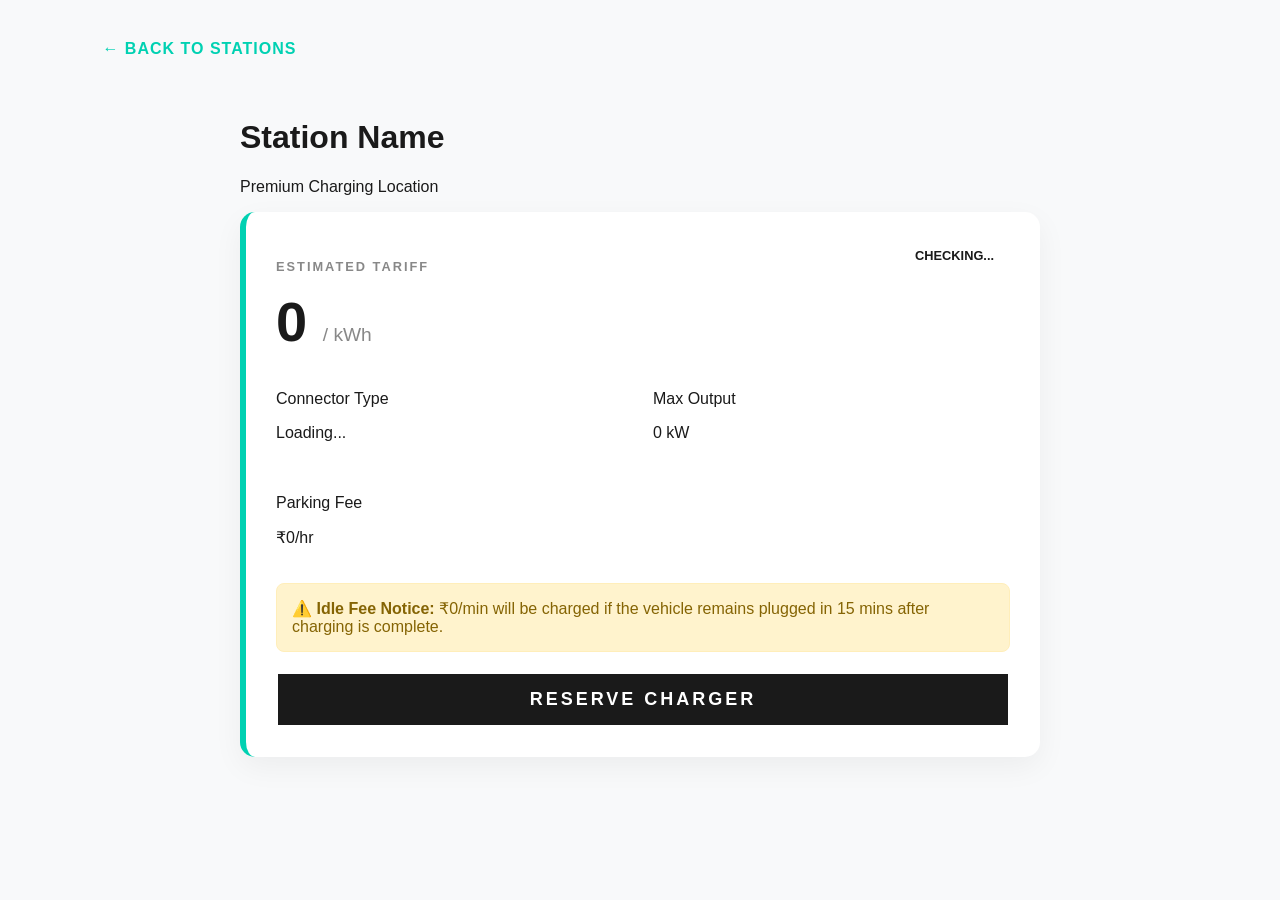
==== final_project_html/details.html @ 268f5c71 "Add files via upload" ====
<!DOCTYPE html>
<html lang="en">

<head>
    <meta charset="UTF-8">
    <meta name="viewport" content="width=device-width, initial-scale=1.0">
    <link rel="stylesheet" href="style.css">
    <title>EVCharge | Station Details</title>
</head>

<body>
    <div class="detail-page-wrapper">
        <a href="index.html#charging-section" class="back-link">← Back to Stations</a>
        <div class="main-detail-card">
            <h1 id="st-name">Station Name</h1>
            <p class="sub-text">Premium Charging Location</p>
<div class="tariff-card">
    <div style="display: flex; justify-content: space-between; align-items: center;">
        <h4 class="tariff-label">Estimated Tariff</h4>
        <span id="st-status-badge" class="badge">Checking...</span>
    </div>
    
    <div class="price-display">
        <span id="st-price">0</span> 
        <span class="unit">/ kWh</span>
    </div>

    <div class="specs-grid">
        <div class="spec-item">
            <p class="label">Connector Type</p>
            <p id="st-type" class="value">Loading...</p>
        </div>
        <div class="spec-item">
            <p class="label">Max Output</p>
            <p id="st-speed" class="value">0 kW</p>
        </div>
        <div class="spec-item">
            <p class="label">Parking Fee</p>
            <p id="st-parking" class="value">₹0/hr</p>
        </div>
    </div>

    <div class="fee-notice">
        <strong>⚠️ Idle Fee Notice:</strong> 
        ₹<span id="st-idle">0</span>/min will be charged if the vehicle remains plugged in 15 mins after charging is complete.
    </div>

    <button id="reserve-btn" class="charge-up-btn" style="width: 100%; margin-top: 20px; background: #1a1a1a; color: white;">
        Reserve Charger
    </button>
</div>
        </div>
    </div>

    <script src="script.js"></script>
</body>

</html>
---- final_project_html/style.css ----
/* General Reset & Typography */
body {
    font-family: 'Inter', 'Segoe UI', sans-serif;
    margin: 0;
    background-color: #f8f9fa;
    /* Light background from your screenshots */
    color: #1a1a1a;
    /* Dark text color */
}

/* Header Navigation */
header {
    background: #1a1a1a;
    color: white;
    padding: 1rem 5%;
    display: flex;
    justify-content: space-between;
    align-items: center;
}

.navlinks {
    color: black;
    display: flex;
    gap: 20px;
}

/* Search Overlay Styling */
.search-overlay {
    position: fixed;
    top: 0;
    left: 0;
    width: 100%;
    height: 0;
    /* Hidden by default */
    background-color: rgba(0, 30, 43, 0.98);
    /* Deep dark blue/green from Tata Power */
    z-index: 2000;
    overflow: hidden;
    transition: height 0.4s ease-in-out;
    display: flex;
    justify-content: center;
}

.search-overlay.active {
    height: 300px;
    /* Expands downward when active */
}

.search-container {
    width: 80%;
    max-width: 1000px;
    padding-top: 50px;
    color: white;
}

.search-input-wrapper {
    display: flex;
    align-items: center;
    border-bottom: 2px solid #00d1b2;
    /* Tata Teal underline */
    padding-bottom: 10px;
    margin-bottom: 30px;
}

#search-box {
    background: transparent;
    border: none;
    color: white;
    font-size: 1.8rem;
    width: 100%;
    outline: none;
}

.close-search {
    font-size: 1.5rem;
    cursor: pointer;
    color: #666;
    transition: color 0.3s;
}

.close-search:hover {
    color: white;
}

/* Quick Search Pills */
.quick-title {
    display: block;
    font-size: 0.9rem;
    color: #00d1b2;
    margin-bottom: 15px;
}

.pill-container {
    display: flex;
    flex-wrap: wrap;
    gap: 10px;
}

.search-pill {
    background: #002d3a;
    border: 1px solid #004d5a;
    color: #eee;
    padding: 8px 16px;
    border-radius: 20px;
    cursor: pointer;
    font-size: 0.85rem;
    transition: 0.3s;
}

.search-pill:hover {
    background: #00d1b2;
    color: white;
}

/* Menu Overlay Background */
.menu-overlay {
    position: fixed;
    top: 0;
    left: 0;
    width: 100%;
    height: 100%;
    background: #1a1a1a;
    z-index: 5000;
    /* Higher than header */
    transform: translateY(-100%);
    /* Stays ABOVE the screen */
    transition: transform 0.5s ease-in-out;
    visibility: hidden;
    /* Add this to prevent accidental clicks */
}


/* When active, slide down */

.menu-overlay.active {
    transform: translateY(0);
    visibility: visible;
    /* Show only when active */
}



.menu-header {
    display: flex;
    justify-content: space-between;
    align-items: center;
    border-bottom: 1px solid #333;
    padding-bottom: 1rem;
}

.menu-title {
    font-size: 1.5rem;
    font-weight: bold;
}

.close-menu {
    font-size: 2rem;
    cursor: pointer;
    color: #00d1b2;
}

.menu-content {
    display: flex;
    flex-direction: column;
    gap: 20px;
    padding-top: 30px;
}

.menu-content a {
    color: white;
    text-decoration: none;
    font-size: 1.2rem;
    font-weight: 600;
    transition: 0.3s;
}

.menu-content a:hover {
    color: #00d1b2;
}

/* How It Works Section */
.menu-sub-section {
    margin: 20px 0;
    padding: 15px;
    background: #252525;
    border-radius: 8px;
}

.sub-title {
    color: #00d1b2;
    font-weight: bold;
    display: block;
    margin-bottom: 10px;
}

.menu-sub-section ul {
    list-style: none;
    padding: 0;
    margin: 0;
}

.menu-sub-section li {
    font-size: 0.9rem;
    color: #ccc;
    margin-bottom: 8px;
    display: flex;
    align-items: center;
}

.menu-sub-section li::before {
    content: "•";
    color: #00d1b2;
    margin-right: 10px;
}


/* 1. Hero Section (Inspired by TATA.ev) */
.hero {
    position: relative;
    height: 80vh;
    width: 100%;
    background:
        url('https://www.tatapower.com/adobe/dynamicmedia/deliver/dm-p-oid--xoiKJFyY4kqwBXocriZrmRglbhyjMgNeoZG4whF-Uwqc6SeZ3aId4MAsoG1dIYcIiD8dvMjbJ8llE1LajGkYwc-zTWCh3LTII9qAmWfLQM-hAw4r_FJO782dt_IqmY88s2PEYULZP9TvJ1EC0Bq01plCGFw6dUZ7pNvtnor7L7M/desktop-hero-banner-mobile-04-v2.webp?quality=85&width=5760&preferwebp=true') no-repeat center center;
    background-size: cover;
    display: flex;
    flex-direction: column;
    justify-content: center;
    padding: 0 8% 60px 8%;
    color: #fff;
    box-sizing: border-box;
}

.hero-content {
    margin-top: -200px;
}

/* Charger Solutions Section */
.charger-solutions {
    padding: 60px 8%;
    background-color: #ffffff;
}

.charger-solutions h2 {
    font-size: 2.2rem;
    color: #1a1a1a;
    margin-bottom: 15px;
}

.solution-desc {
    max-width: 800px;
    color: #555;
    line-height: 1.6;
    margin-bottom: 40px;
}


/* --- Modern Sticky Header (Blink Inspired) --- */
.main-header {
    position: fixed;
    /* Keep it at the top */
    top: 0;
    left: 0;
    width: 100%;
    z-index: 4000;
    transition: all 0.4s cubic-bezier(0.4, 0, 0.2, 1);
    background: transparent;
    /* Starts fully transparent */
    padding: 25px 0;
}

/* Class added via JavaScript on scroll */
.main-header.scrolled {
    background: linear-gradient(to bottom,
            rgba(26, 26, 26, 1) 0%,
            rgba(26, 26, 26, 0.7) 60%,
            rgba(26, 26, 26, 0) 100%);
    /* Glass blur effect */
    padding: 12px 0;
    /* Shrink header on scroll */
}.header-container {
    max-width: 1400px;
    margin: 0 auto;
    padding: 0 5%;
    display: flex;
    /* Pushes Logo to left and Actions to right */
    justify-content: space-between; 
    align-items: center;
}

.header-actions {
    display: flex;
    flex-direction: row; /* Ensure this is NOT row-reverse */
    align-items: center;
    gap: 25px;
}
.icon-group {
    display: flex;
    gap: 20px;
    align-items: center;
}

/* Ensure icons are white and properly sized */
.nav-icon {
    width: 22px;
    filter: invert(1);
    cursor: pointer;
    opacity: 0.8;
    transition: 0.3s;
}

.nav-icon:hover {
    opacity: 1;
}
.logo h1 {
    color: white;
    font-size: 1.5rem;
    font-weight: 800;
    margin: 0;
    cursor: pointer;
    letter-spacing: -0.5px;
}

.logo h1 span {
    color: #00d1b2;
}

/* Navigation links */
.desktop-nav {
    display: flex;
    gap: 35px;
}

.desktop-nav a {
    color: white;
    text-decoration: none;
    font-size: 0.95rem;
    font-weight: 500;
    opacity: 0.85;
    transition: 0.3s;
}

.desktop-nav a:hover {
    opacity: 1;
    color: #00d1b2;
}

/* Right Side Actions */

.nav-icon {
    width: 22px;
    filter: invert(1);
    /* Flip dark icons to white */
    cursor: pointer;
    opacity: 0.8;
    transition: 0.3s;
}

.nav-icon:hover {
    opacity: 1;
    transform: scale(1.1);
}

/* The Teal CTA Button */
.btn-cta {
    background: #00d1b2;
    color: #1a1a1a;
    padding: 10px 24px;
    border-radius: 4px;
    text-decoration: none;
    font-weight: 700;
    font-size: 0.85rem;
    text-transform: uppercase;
    transition: all 0.3s ease;
    border: 1px solid #00d1b2;
}

.btn-cta:hover {
    background: transparent;
    color: #00d1b2;
    transform: translateY(-2px);
}

/* Product Grid */
.product-grid {
    display: grid;
    grid-template-columns: 1fr 1fr 1fr 1fr;
    gap: 20px;
}

.product-card {
    border: 1px solid #e0e0e0;
    text-align: left;
    transition: 0.3s;
}

.product-card:hover {
    box-shadow: 0 10px 20px rgba(0, 0, 0, 0.1);
}


.product-image-box img {
    height: 80%;
    z-index: 1;
    /* Puts image above the teal stripe */
}

/* Text area below image */
.product-info {
    padding: 20px;
}

.product-info h3 {
    margin: 0 0 10px 0;
    font-size: 1.2rem;
    color: #1a1a1a;
}

.product-info p {
    font-size: 0.9rem;
    color: #666;
    line-height: 1.4;
    margin: 0;
}


/* Savings and Network Layout */
.savings-network-section {
    padding: 60px 8%;
    background-color: #ffffff;
}

.network-container {
    display: flex;
    flex-direction: row;
    gap: 50px;
    align-items: flex-start;
}

.text-content {
    flex: 1;
    /* Takes up half the space */
}

.map-container {
    flex: 1;
    /* Takes up the other half */
    text-align: right;
}

.network-map {
    width: 100%;
    max-width: 500px;
    border-radius: 8px;
}

/* Typography */
.savings-network-section h2 {
    font-size: 2.2rem;
    color: #1a1a1a;
    margin-bottom: 20px;
}

.savings-network-section p {
    color: #555;
    line-height: 1.6;
    margin-bottom: 20px;
}

.disclaimer {
    font-size: 0.85rem;
    font-style: italic;
    color: #888;
}

.find-charger-link {
    color: #00d1b2;
    /* Tata Teal */
    text-decoration: none;
    font-weight: bold;
    display: inline-block;
    margin-bottom: 50px;
}



/* 2. Grid & Station Cards (Inspired by ChargePoint) */
.grid-container {
    display: grid;
    grid-template-columns: repeat(auto-fill, minmax(300px, 1fr));
    gap: 25px;
    padding: 3rem 8%;
}

.station-card {
    background: white;
    padding: 1.5rem;
    border-radius: 16px;
    box-shadow: 0 4px 15px rgba(0, 0, 0, 0.05);
    border: 1px solid #eee;
    transition: transform 0.3s ease;
}

.station-card:hover {
    transform: translateY(-5px);
}

/* Status Pills (Requirement: JS Availability Filter) */
.badge {
    padding: 5px 15px;
    border-radius: 25px;
    font-size: 0.75rem;
    font-weight: bold;
    display: inline-block;
    margin-bottom: 10px;
}

.available {
    background: #e8f5e9;
    color: #2ecc71;
    border: 1px solid #2ecc71;
}

.in-use {
    background: #f2f2f2;
    color: #95a5a6;
    border: 1px solid #95a5a6;
}

/* 3. Power Indicators (Requirement: CSS Power level indicators) */
.speed-tag {
    background: #00d1b2;
    /* Tata Teal */
    color: white;
    padding: 6px 12px;
    border-radius: 6px;
    font-weight: bold;
    font-size: 0.9rem;
    display: inline-block;
}

.progress-bar {
    background: #eee;
    height: 6px;
    border-radius: 10px;
    overflow: hidden;
    margin: 10px 0;
}

.fill {
    background: #00d1b2;
    height: 100%;
}

/* 4. Pricing & Details (Requirement: Pricing Strategy) */
.detail-container {
    max-width: 800px;
    margin: 40px auto;
    padding: 30px;
    background: white;
    border-radius: 20px;
    box-shadow: 0 10px 30px rgba(0, 0, 0, 0.08);
}

.info-card {
    border-left: 6px solid #00d1b2;
    padding-left: 20px;
    margin: 20px 0;
}

.price-large {
    font-size: 2.5rem;
    font-weight: 800;
    color: #1a1a1a;
    margin: 5px 0;
}

.idle-fee-box {
    background: #fff3cd;
    border: 1px solid #ffeeba;
    padding: 12px;
    border-radius: 8px;
    color: #856404;
    font-size: 0.9rem;
}

/* Buttons */
.charge-up-btn {
    display: inline-flex;
    align-items: center;
    justify-content: center;
    padding: 15px 40px;

    background: transparent;
    border: 2px solid #ffffff;

    color: #ffffff;
    font-family: 'Inter', sans-serif;
    font-size: 18px;
    font-weight: 700;
    text-transform: uppercase;
    letter-spacing: 3px;
    cursor: pointer;
    transition: all 0.3s ease;
    text-decoration: none;
}



.charge-up-btn:hover {
    background-color: rgba(255, 255, 255, 0.1);
}




.get-directions {
    color: #00d1b2;
    text-decoration: none;
    font-weight: bold;
    display: flex;
    align-items: center;
    gap: 5px;
    margin-top: 10px;
}


/* Dashboard Layout */
.dashboard-section {
    padding: 40px 8%;
    background: #ffffff;
}

.dashboard-header {
    display: flex;
    justify-content: space-between;
    align-items: center;
    margin-bottom: 20px;
}

.dashboard-container {
    display: flex;
    height: 700px;
    gap: 20px;
    border: 1px solid #eee;
    border-radius: 12px;
    overflow: hidden;
}

.list-side {
    flex: 1;
    overflow-y: auto;
    /* Scrollable list like ChargePoint */
    background: #f8f9fa;
    padding: 20px;
}

.map-side {
    flex: 1.5;
    /* Map is slightly larger */
    background: #e5e5e5;
}


/* Updated Professional Station Card */
.station-card {
    background: white;
    padding: 20px;
    border-radius: 12px;
    margin-bottom: 20px;
    border: 1px solid #eee;
    transition: all 0.3s ease;
    cursor: pointer;
}

.station-card:hover {
    transform: translateY(-5px);
    box-shadow: 0 10px 20px rgba(0, 0, 0, 0.1);
    border-color: #00d1b2;
    /* Tata Teal */
}

/* Toggle Switch Styling */
.switch {
    position: relative;
    display: inline-block;
    width: 40px;
    height: 20px;
    margin-right: 10px;
}

.switch input {
    opacity: 0;
    width: 0;
    height: 0;
}

.slider {
    position: absolute;
    cursor: pointer;
    top: 0;
    left: 0;
    right: 0;
    bottom: 0;
    background-color: #ccc;
    transition: .4s;
    border-radius: 34px;
}

input:checked+.slider {
    background-color: #00d1b2;
}

.slider:before {
    position: absolute;
    content: "";
    height: 16px;
    width: 16px;
    left: 2px;
    bottom: 2px;
    background-color: white;
    transition: .4s;
    border-radius: 50%;
}

input:checked+.slider:before {
    transform: translateX(20px);
}


.modal-overlay {
    display: none;
    /* Hidden by default */
    position: fixed;
    top: 0;
    left: 0;
    width: 100%;
    height: 100%;
    background: rgba(0, 0, 0, 0.8);
    z-index: 5000;
    justify-content: center;
    align-items: center;
}

.modal-content {
    background: white;
    width: 90%;
    max-width: 800px;
    padding: 40px;
    border-radius: 20px;
    position: relative;
    animation: slideUp 0.3s ease-out;
}

@keyframes slideUp {
    from {
        transform: translateY(50px);
        opacity: 0;
    }

    to {
        transform: translateY(0);
        opacity: 1;
    }
}

.modal-body {
    display: flex;
    gap: 30px;
    align-items: center;
}

.modal-image img {
    width: 250px;
    border-radius: 10px;
}

.modal-text {
    flex: 1;
}

.close-btn {
    position: absolute;
    top: 20px;
    right: 20px;
    font-size: 30px;
    cursor: pointer;
}

/* Style for the clickable cards */
.product-card {
    cursor: pointer;
    transition: 0.3s;
}

.product-card:hover {
    transform: scale(1.02);
}


/* Details Page Styling */
.detail-page-wrapper {
    padding: 40px 8%;
}

.main-detail-card {
    max-width: 800px;
    margin: 0 auto;
}

.tariff-card {
    border-left: 6px solid #00d1b2;
    padding: 30px;
    background: white;
    border-radius: 15px;
    box-shadow: 0 10px 30px rgba(0, 0, 0, 0.05);
}

.tariff-label {
    text-transform: uppercase;
    color: #888;
    letter-spacing: 2px;
    /* Adds that premium Tata feel */
    font-size: 0.8rem;
    margin-bottom: 5px;
}

.price-display {
    font-size: 3.5rem;
    /* Make the price the most prominent element */
    font-weight: 800;
    color: #1a1a1a;
    margin: 10px 0;
}

.price-display .unit {
    font-size: 1.2rem;
    color: #888;
    font-weight: 400;
}

.specs-grid {
    display: grid;
    grid-template-columns: 1fr 1fr;
    gap: 20px;
    margin: 20px 0;
}

.fee-notice {
    background: #fff3cd;
    border: 1px solid #ffeeba;
    padding: 15px;
    border-radius: 8px;
    color: #856404;
}

/* Back Button Styling */
.back-link {
    display: inline-flex;
    align-items: center;
    text-decoration: none;
    color: #00d1b2;
    /* Tata Power Teal */
    font-size: 1rem;
    font-weight: 700;
    text-transform: uppercase;
    letter-spacing: 1px;
    margin-bottom: 40px;
    transition: all 0.3s ease;
}

/* Styled arrow within the link */
.back-link span {
    font-size: 1.4rem;
    margin-right: 10px;
    transition: transform 0.3s ease;
}

/* Hover Effect: The arrow nudges to the left */
.back-link:hover {
    color: #1a1a1a;
    /* Darker color on hover */
}

.back-link:hover span {
    transform: translateX(-8px);
    /* Nudges the arrow back */
}

/* Status Badge on Details Page */
.badge {
    padding: 6px 16px;
    border-radius: 20px;
    font-size: 0.8rem;
    font-weight: bold;
    text-transform: uppercase;
}

.available {
    background: #e8f5e9;
    color: #2ecc71;
    border: 1px solid #2ecc71;
}

.in-use {
    background: #f2f2f2;
    color: #95a5a6;
    border: 1px solid #95a5a6;
}

html {
    scroll-behavior: smooth;
}
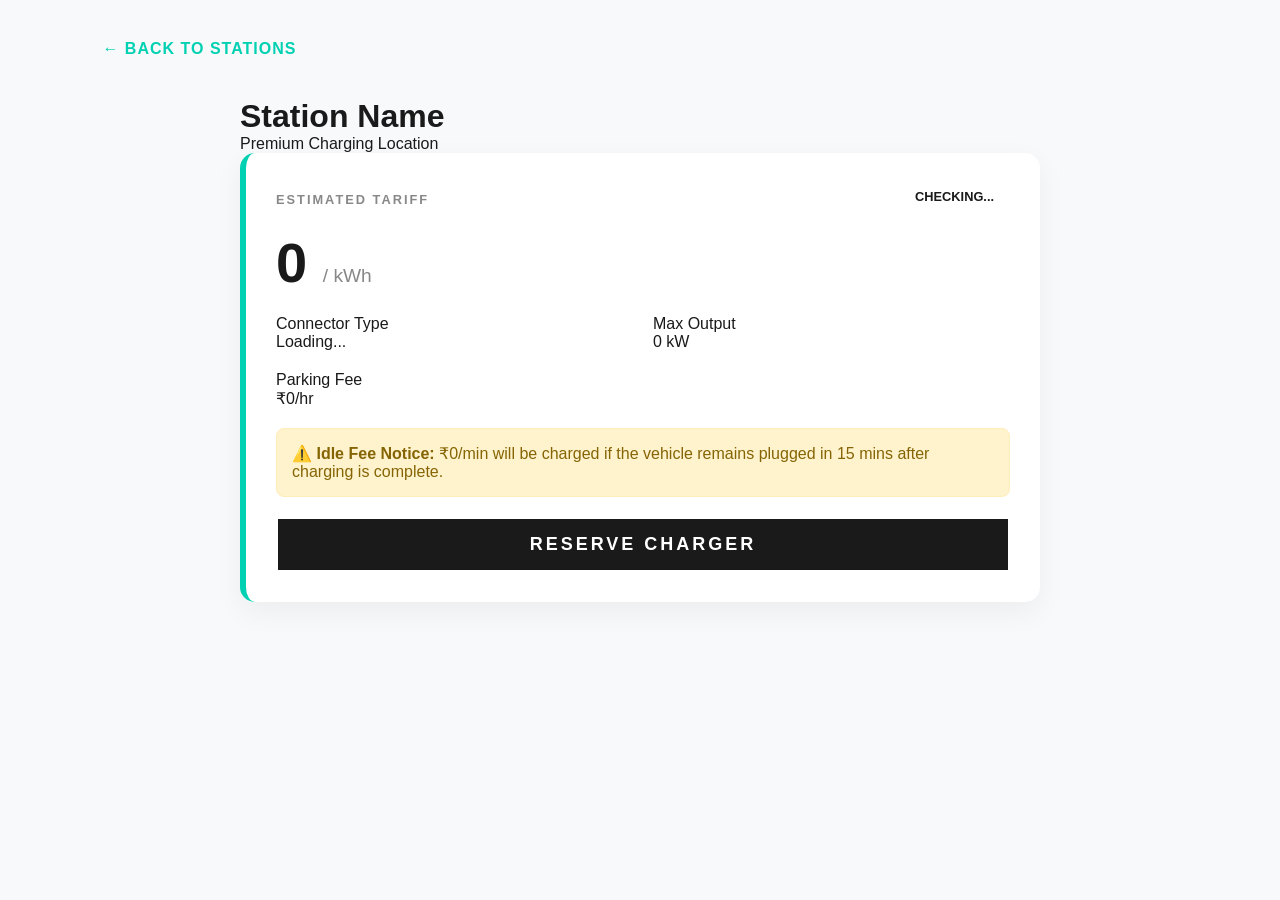
==== commit 1a68376e: "Add files via upload" ====
--- a/final_project_html/details.html
+++ b/final_project_html/details.html
@@ -5,6 +5,8 @@
     <meta charset="UTF-8">
     <meta name="viewport" content="width=device-width, initial-scale=1.0">
     <link rel="stylesheet" href="style.css">
+        <link rel="icon" type="image" href="logo.png">
+
     <title>EVCharge | Station Details</title>
 </head>
 
@@ -15,7 +17,7 @@
             <h1 id="st-name">Station Name</h1>
             <p class="sub-text">Premium Charging Location</p>
 <div class="tariff-card">
-    <div style="display: flex; justify-content: space-between; align-items: center;">
+    <div class = "tariff-text" >
         <h4 class="tariff-label">Estimated Tariff</h4>
         <span id="st-status-badge" class="badge">Checking...</span>
     </div>
--- a/final_project_html/style.css
+++ b/final_project_html/style.css
@@ -1,39 +1,174 @@
-/* General Reset & Typography */
 body {
     font-family: 'Inter', 'Segoe UI', sans-serif;
     margin: 0;
     background-color: #f8f9fa;
-    /* Light background from your screenshots */
     color: #1a1a1a;
-    /* Dark text color */
-}
-
-/* Header Navigation */
-header {
-    background: #1a1a1a;
+}
+
+@import url('https://fonts.googleapis.com/css2?family=Manrope:wght@400;600;700;800&display=swap');
+
+/*
+    full page styles
+  */
+* {
+    margin: 0;
+    padding: 0;
+    box-sizing: border-box;
+}
+
+/* 
+    navigation
+   */
+.main-header {
+    display: flex;
+    justify-content: space-between;
+    align-items: center;
+    padding: 30px 50px;
+    position: fixed;
+    width: 100%;
+    top: 0;
+    z-index: 10;
+    transition: all 0.4s ease;
+    animation: nav-bg-change linear both;
+    animation-timeline: scroll();
+    animation-range: 0px 150px;
+}
+
+
+.logo-link {
+    display: flex;
+    align-items: center;
+    gap: 4px;
+    text-decoration: none;
+}
+
+.logo-brand,
+.logo-text {
+    font-size: 25px;
     color: white;
-    padding: 1rem 5%;
-    display: flex;
-    justify-content: space-between;
-    align-items: center;
-}
-
-.navlinks {
-    color: black;
-    display: flex;
-    gap: 20px;
-}
-
-/* Search Overlay Styling */
+    transition: color 0.3s;
+}
+
+.logo-brand {
+    font-weight: 800;
+    letter-spacing: -1.5px;
+}
+
+.logo-text {
+    font-weight: 300;
+    letter-spacing: -0.5px;
+}
+
+.logo-tick {
+    stroke: white;
+    transform: rotate(-15deg);
+    margin-left: 2px;
+    margin-right: 2px;
+}
+
+.logo-brand,
+.logo-tick,
+.logo-text {
+    animation: logo-master-color linear both;
+    animation-timeline: scroll();
+    animation-range: 0px 150px;
+}
+
+@keyframes logo-master-color {
+    to {
+        color: var(--final-c, #000);
+        stroke: var(--final-s, #0056b3);
+    }
+}
+
+.logo-brand {
+    --final-c: #0056b3;
+}
+
+.logo-tick {
+    --final-s: #0056b3;
+}
+
+.logo-text {
+    --final-c: #000000;
+}
+
+.nav-links {
+    display: flex;
+    list-style: none;
+    gap: 30px;
+    align-items: center;
+}
+
+
+
+.nav-icon {
+    cursor: pointer;
+    width: 22px;
+    transition: opacity 0.3s;
+    animation: icon-filter-change linear both;
+    animation-timeline: scroll();
+    animation-range: 0px 150px;
+}
+
+@keyframes icon-filter-change {
+    from {
+        filter: brightness(1) invert(0);
+    }
+
+    to {
+        filter: brightness(0);
+    }
+}
+
+
+.nav-icon:hover {
+    opacity: 0.6;
+}
+
+
+@keyframes nav-bg-change {
+    from {
+        background: transparent;
+        padding: 30px 50px;
+    }
+
+    to {
+        background: white;
+        box-shadow: 0 2px 20px rgba(0, 0, 0, 0.1);
+        padding: 15px 50px;
+
+    }
+}
+
+@keyframes link-color-change {
+    to {
+        color: #000000;
+    }
+}
+
+
+@keyframes btn-border-change {
+    from {
+        border-color: #ffffff;
+        color: #ffffff;
+    }
+
+    to {
+        border-color: #000000;
+        color: #000000;
+    }
+}
+
+
+
 .search-overlay {
     position: fixed;
     top: 0;
     left: 0;
     width: 100%;
     height: 0;
-    /* Hidden by default */
     background-color: rgba(0, 30, 43, 0.98);
-    /* Deep dark blue/green from Tata Power */
     z-index: 2000;
     overflow: hidden;
     transition: height 0.4s ease-in-out;
@@ -43,7 +178,6 @@
 
 .search-overlay.active {
     height: 300px;
-    /* Expands downward when active */
 }
 
 .search-container {
@@ -57,7 +191,6 @@
     display: flex;
     align-items: center;
     border-bottom: 2px solid #00d1b2;
-    /* Tata Teal underline */
     padding-bottom: 10px;
     margin-bottom: 30px;
 }
@@ -82,8 +215,7 @@
     color: white;
 }
 
-/* Quick Search Pills */
-.quick-title {
+ .quick-title {
     display: block;
     font-size: 0.9rem;
     color: #00d1b2;
@@ -112,115 +244,194 @@
     color: white;
 }
 
-/* Menu Overlay Background */
 .menu-overlay {
     position: fixed;
     top: 0;
     left: 0;
     width: 100%;
     height: 100%;
-    background: #1a1a1a;
+    background: #05100E;
     z-index: 5000;
-    /* Higher than header */
     transform: translateY(-100%);
-    /* Stays ABOVE the screen */
-    transition: transform 0.5s ease-in-out;
+    transition: transform 0.6s cubic-bezier(0.85, 0, 0.15, 1);
     visibility: hidden;
-    /* Add this to prevent accidental clicks */
-}
-
-
-/* When active, slide down */
+    display: flex;
+    justify-content: center;
+}
 
 .menu-overlay.active {
     transform: translateY(0);
     visibility: visible;
-    /* Show only when active */
-}
-
-
+}
+
+.menu-container {
+    width: 85%;
+    max-width: 1200px;
+    padding-top: 30px;
+     position: relative;
+    display: flex;
+    flex-direction: column;
+}
 
 .menu-header {
     display: flex;
     justify-content: space-between;
     align-items: center;
-    border-bottom: 1px solid #333;
-    padding-bottom: 1rem;
+    border-bottom: 1px solid rgba(255, 255, 255, 0.1);
+    padding-bottom: 20px;
+    width: 100%;
 }
 
 .menu-title {
-    font-size: 1.5rem;
-    font-weight: bold;
+    font-size: 1.8rem;
+    font-weight: 800;
+    color: white;
+    letter-spacing: -1px;
+    text-transform: lowercase;
+     cursor: default;
 }
 
 .close-menu {
-    font-size: 2rem;
-    cursor: pointer;
+    font-size: 2.5rem;
+     cursor: pointer;
     color: #00d1b2;
-}
-
-.menu-content {
+     line-height: 1;
+    z-index: 6000;
+     transition: transform 0.3s ease;
+    user-select: none;
+}
+
+.close-menu:hover {
+    transform: rotate(90deg);
+     color: white;
+}
+
+ .menu-body {
+    display: flex;
+    margin-top: 40px;
+    gap: 40px;
+ }
+
+
+
+.menu-body {
+    display: flex;
+    margin-top: 60px;
+    gap: 100px;
+}
+
+ .menu-main-nav {
     display: flex;
     flex-direction: column;
-    gap: 20px;
-    padding-top: 30px;
-}
-
-.menu-content a {
+    flex: 2;
+}
+
+.menu-main-nav a {
+    font-size: 3.5rem;
+     font-weight: 800;
     color: white;
     text-decoration: none;
-    font-size: 1.2rem;
-    font-weight: 600;
+    margin-bottom: 15px;
+    transition: all 0.3s ease;
+    display: flex;
+    align-items: center;
+}
+
+.menu-main-nav a span {
+    font-size: 1rem;
+    color: #00d1b2;
+    margin-right: 20px;
+    font-weight: 400;
+}
+
+.menu-main-nav a:hover {
+    padding-left: 20px;
+    color: #00d1b2;
+}
+
+
+.menu-models-grid {
+    flex: 2;
+    padding: 0 40px;
+    border-left: 1px solid rgba(255, 255, 255, 0.1);
+}
+
+.models-container {
+    display: grid;
+    grid-template-columns: repeat(3, 1fr);
+    gap: 30px;
+    margin-top: 20px;
+}
+
+.model-item {
+    text-align: center;
     transition: 0.3s;
 }
 
-.menu-content a:hover {
+.model-item:hover {
+    transform: translateY(-5px);
+}
+
+.model-item img {
+    width: 100%;
+    max-width: 180px;
+    filter: drop-shadow(0 10px 15px rgba(0, 0, 0, 0.5));
+    margin-bottom: 10px;
+}
+
+.model-item p {
+    color: white;
+    font-weight: 700;
+    margin-bottom: 5px;
+    font-size: 0.9rem;
+}
+
+.model-item a {
     color: #00d1b2;
-}
-
-/* How It Works Section */
-.menu-sub-section {
-    margin: 20px 0;
-    padding: 15px;
-    background: #252525;
-    border-radius: 8px;
+    font-size: 0.75rem;
+    text-decoration: none;
+    font-weight: 500;
+}
+
+/* Side Panel  */
+.menu-side-panel {
+    flex: 1;
+    border-left: 1px solid rgba(255, 255, 255, 0.1);
+    padding-left: 50px;
 }
 
 .sub-title {
-    color: #00d1b2;
-    font-weight: bold;
+    color: #666;
+    font-size: 0.8rem;
+    letter-spacing: 3px;
+    font-weight: 700;
+    margin-bottom: 20px;
     display: block;
-    margin-bottom: 10px;
 }
 
 .menu-sub-section ul {
     list-style: none;
     padding: 0;
-    margin: 0;
 }
 
 .menu-sub-section li {
-    font-size: 0.9rem;
-    color: #ccc;
-    margin-bottom: 8px;
-    display: flex;
-    align-items: center;
-}
-
-.menu-sub-section li::before {
-    content: "•";
-    color: #00d1b2;
-    margin-right: 10px;
-}
-
-
-/* 1. Hero Section (Inspired by TATA.ev) */
+    color: #aaa;
+    margin-bottom: 15px;
+    font-size: 1rem;
+}
+
+.menu-contact p {
+    color: white;
+    font-weight: 500;
+    margin-top: 5px;
+}
+
 .hero {
     position: relative;
     height: 80vh;
     width: 100%;
     background:
-        url('https://www.tatapower.com/adobe/dynamicmedia/deliver/dm-p-oid--xoiKJFyY4kqwBXocriZrmRglbhyjMgNeoZG4whF-Uwqc6SeZ3aId4MAsoG1dIYcIiD8dvMjbJ8llE1LajGkYwc-zTWCh3LTII9qAmWfLQM-hAw4r_FJO782dt_IqmY88s2PEYULZP9TvJ1EC0Bq01plCGFw6dUZ7pNvtnor7L7M/desktop-hero-banner-mobile-04-v2.webp?quality=85&width=5760&preferwebp=true') no-repeat center center;
+        url('index.png') no-repeat center center;
     background-size: cover;
     display: flex;
     flex-direction: column;
@@ -231,10 +442,179 @@
 }
 
 .hero-content {
-    margin-top: -200px;
-}
-
-/* Charger Solutions Section */
+    margin-bottom: 180px;
+    margin-top: 70px;
+
+}
+
+.hero-content h1 {
+    margin: 20px;
+}
+
+.hero-content h1 {
+    margin-top: 100px;
+}
+
+.hero-content p {
+    margin: 20px;
+}
+
+.hero-content a {
+    margin: 20px;
+}
+
+.go-anywhere-section {
+    background-color: #0d2d2a;
+    padding: 80px 0;
+    color: white;
+    overflow: hidden;
+}
+
+.go-header {
+    display: flex;
+    justify-content: space-between;
+     align-items: center;
+    padding: 0 8%;
+    margin-bottom: 40px;
+}
+
+ .go-controls {
+    display: flex;
+    gap: 10px;
+}
+
+ .arrow-btn {
+    background: transparent;
+    border: 1px solid rgba(255, 255, 255, 0.2);
+     color: #ffffff;
+    width: 45px;
+    height: 45px;
+    display: flex;
+    align-items: center;
+    justify-content: center;
+    cursor: pointer;
+    font-size: 1.2rem;
+    transition: all 0.3s ease;
+    border-radius: 2px;
+ }
+
+ .arrow-btn:hover {
+    border-color: #00d1b2;
+    color: #00d1b2;
+    background-color: rgba(0, 209, 178, 0.05);
+ }
+
+ .arrow-btn:active {
+    transform: scale(0.92);
+}
+
+ .arrow-btn:disabled {
+    opacity: 0.2;
+    cursor: not-allowed;
+    border-color: rgba(255, 255, 255, 0.1);
+}
+
+ .go-slider-container {
+    padding: 0 8%;
+    overflow: visible;
+}
+
+.go-track {
+    display: flex;
+    gap: 40px;
+    transition: transform 0.6s cubic-bezier(0.25, 1, 0.5, 1);
+    will-change: transform;
+}
+
+ .go-card {
+    flex: 0 0 75%;
+     background: #f4f9f9;
+    color: #1a1a1a;
+    min-height: 450px;
+    border-radius: 4px;
+    display: flex;
+    transition: all 0.5s ease;
+    opacity: 0.3;
+    filter: grayscale(100%);
+    transition: all 0.5s ease;
+    transform: scale(0.95);
+}
+
+.go-card.active {
+    opacity: 1;
+    filter: grayscale(0%);
+    transform: scale(1);
+}
+
+.go-content {
+    display: flex;
+    width: 100%;
+    padding: 40px;
+    gap: 30px;
+}
+
+.go-text-side {
+    flex: 1.2;
+    padding-right: 20px;
+    display: flex;
+    flex-direction: column;
+    justify-content: center;
+}
+
+.go-text-side h3 {
+    font-size: 2rem;
+    margin-bottom: 15px;
+}
+
+.go-image-side {
+    flex: 1;
+    display: flex;
+    align-items: center;
+    justify-content: center;
+}
+
+.go-image-side img {
+    width: 100%;
+    max-height: 350px;
+    object-fit: contain;
+    border-radius: 4px;
+}
+
+.go-link {
+    font-size: 0.85rem;
+    font-weight: 700;
+    text-transform: uppercase;
+    color: #007c7d;
+    text-decoration: none;
+    margin-top: 20px;
+    display: inline-block;
+}
+
+.go-anywhere-section {
+    font-family: 'Manrope', sans-serif;
+}
+
+.go-anywhere-section h2 {
+    font-weight: 800;
+}
+
+.go-anywhere-section h3 {
+    font-weight: 700;
+}
+
+.go-anywhere-section p {
+    font-weight: 400;
+    color: #444;
+}
+
+.go-anywhere-section a {
+    font-weight: 700;
+}
+
+
+
+
+
 .charger-solutions {
     padding: 60px 8%;
     background-color: #ffffff;
@@ -254,113 +634,6 @@
 }
 
 
-/* --- Modern Sticky Header (Blink Inspired) --- */
-.main-header {
-    position: fixed;
-    /* Keep it at the top */
-    top: 0;
-    left: 0;
-    width: 100%;
-    z-index: 4000;
-    transition: all 0.4s cubic-bezier(0.4, 0, 0.2, 1);
-    background: transparent;
-    /* Starts fully transparent */
-    padding: 25px 0;
-}
-
-/* Class added via JavaScript on scroll */
-.main-header.scrolled {
-    background: linear-gradient(to bottom,
-            rgba(26, 26, 26, 1) 0%,
-            rgba(26, 26, 26, 0.7) 60%,
-            rgba(26, 26, 26, 0) 100%);
-    /* Glass blur effect */
-    padding: 12px 0;
-    /* Shrink header on scroll */
-}.header-container {
-    max-width: 1400px;
-    margin: 0 auto;
-    padding: 0 5%;
-    display: flex;
-    /* Pushes Logo to left and Actions to right */
-    justify-content: space-between; 
-    align-items: center;
-}
-
-.header-actions {
-    display: flex;
-    flex-direction: row; /* Ensure this is NOT row-reverse */
-    align-items: center;
-    gap: 25px;
-}
-.icon-group {
-    display: flex;
-    gap: 20px;
-    align-items: center;
-}
-
-/* Ensure icons are white and properly sized */
-.nav-icon {
-    width: 22px;
-    filter: invert(1);
-    cursor: pointer;
-    opacity: 0.8;
-    transition: 0.3s;
-}
-
-.nav-icon:hover {
-    opacity: 1;
-}
-.logo h1 {
-    color: white;
-    font-size: 1.5rem;
-    font-weight: 800;
-    margin: 0;
-    cursor: pointer;
-    letter-spacing: -0.5px;
-}
-
-.logo h1 span {
-    color: #00d1b2;
-}
-
-/* Navigation links */
-.desktop-nav {
-    display: flex;
-    gap: 35px;
-}
-
-.desktop-nav a {
-    color: white;
-    text-decoration: none;
-    font-size: 0.95rem;
-    font-weight: 500;
-    opacity: 0.85;
-    transition: 0.3s;
-}
-
-.desktop-nav a:hover {
-    opacity: 1;
-    color: #00d1b2;
-}
-
-/* Right Side Actions */
-
-.nav-icon {
-    width: 22px;
-    filter: invert(1);
-    /* Flip dark icons to white */
-    cursor: pointer;
-    opacity: 0.8;
-    transition: 0.3s;
-}
-
-.nav-icon:hover {
-    opacity: 1;
-    transform: scale(1.1);
-}
-
-/* The Teal CTA Button */
 .btn-cta {
     background: #00d1b2;
     color: #1a1a1a;
@@ -380,7 +653,6 @@
     transform: translateY(-2px);
 }
 
-/* Product Grid */
 .product-grid {
     display: grid;
     grid-template-columns: 1fr 1fr 1fr 1fr;
@@ -401,10 +673,8 @@
 .product-image-box img {
     height: 80%;
     z-index: 1;
-    /* Puts image above the teal stripe */
-}
-
-/* Text area below image */
+}
+
 .product-info {
     padding: 20px;
 }
@@ -423,7 +693,6 @@
 }
 
 
-/* Savings and Network Layout */
 .savings-network-section {
     padding: 60px 8%;
     background-color: #ffffff;
@@ -438,12 +707,10 @@
 
 .text-content {
     flex: 1;
-    /* Takes up half the space */
 }
 
 .map-container {
     flex: 1;
-    /* Takes up the other half */
     text-align: right;
 }
 
@@ -453,7 +720,6 @@
     border-radius: 8px;
 }
 
-/* Typography */
 .savings-network-section h2 {
     font-size: 2.2rem;
     color: #1a1a1a;
@@ -474,7 +740,6 @@
 
 .find-charger-link {
     color: #00d1b2;
-    /* Tata Teal */
     text-decoration: none;
     font-weight: bold;
     display: inline-block;
@@ -483,7 +748,6 @@
 
 
 
-/* 2. Grid & Station Cards (Inspired by ChargePoint) */
 .grid-container {
     display: grid;
     grid-template-columns: repeat(auto-fill, minmax(300px, 1fr));
@@ -504,7 +768,6 @@
     transform: translateY(-5px);
 }
 
-/* Status Pills (Requirement: JS Availability Filter) */
 .badge {
     padding: 5px 15px;
     border-radius: 25px;
@@ -526,10 +789,8 @@
     border: 1px solid #95a5a6;
 }
 
-/* 3. Power Indicators (Requirement: CSS Power level indicators) */
 .speed-tag {
     background: #00d1b2;
-    /* Tata Teal */
     color: white;
     padding: 6px 12px;
     border-radius: 6px;
@@ -551,7 +812,6 @@
     height: 100%;
 }
 
-/* 4. Pricing & Details (Requirement: Pricing Strategy) */
 .detail-container {
     max-width: 800px;
     margin: 40px auto;
@@ -583,7 +843,6 @@
     font-size: 0.9rem;
 }
 
-/* Buttons */
 .charge-up-btn {
     display: inline-flex;
     align-items: center;
@@ -606,6 +865,7 @@
 
 
 
+
 .charge-up-btn:hover {
     background-color: rgba(255, 255, 255, 0.1);
 }
@@ -646,22 +906,44 @@
     overflow: hidden;
 }
 
+.filter-controls {
+    display: flex;
+    gap: 20px;
+    align-items: center;
+}
+
+.search-input {
+    padding: 8px 15px;
+    border-radius: 20px;
+    border: 1px solid #ddd;
+    outline: none;
+    font-family: 'Inter', sans-serif;
+    transition: border-color 0.3s ease;
+}
+
+.search-input:focus {
+    border-color: #00d1b2;
+}
+
 .list-side {
     flex: 1;
     overflow-y: auto;
-    /* Scrollable list like ChargePoint */
     background: #f8f9fa;
     padding: 20px;
 }
 
 .map-side {
     flex: 1.5;
-    /* Map is slightly larger */
     background: #e5e5e5;
 }
 
-
-/* Updated Professional Station Card */
+#mapFrame {
+    border: 0;
+    border-radius: 12px;
+
+}
+
+
 .station-card {
     background: white;
     padding: 20px;
@@ -679,7 +961,6 @@
     /* Tata Teal */
 }
 
-/* Toggle Switch Styling */
 .switch {
     position: relative;
     display: inline-block;
@@ -729,7 +1010,6 @@
 
 .modal-overlay {
     display: none;
-    /* Hidden by default */
     position: fixed;
     top: 0;
     left: 0;
@@ -786,7 +1066,16 @@
     cursor: pointer;
 }
 
-/* Style for the clickable cards */
+
+
+.download-btn {
+    background: #1a1a1a;
+    color: white;
+    border: none;
+    width: 100%;
+
+}
+
 .product-card {
     cursor: pointer;
     transition: 0.3s;
@@ -794,6 +1083,178 @@
 
 .product-card:hover {
     transform: scale(1.02);
+}
+
+
+
+.container {
+    max-width: 1100px;
+    margin: 0 auto;
+}
+
+.header {
+    display: flex;
+    justify-content: space-between;
+    align-items: center;
+    margin-bottom: 20px;
+}
+
+.title {
+    padding-top: 80px;
+    font-size: 24px;
+    color: #333;
+    font-weight: bold;
+}
+
+
+
+/* Grid layout */
+.grid {
+    display: grid;
+    /* This forces exactly 4 equal columns */
+    grid-template-columns: repeat(4, 1fr);
+    gap: 20px;
+    margin-top: 100px;
+    margin-bottom: 100px;
+
+}
+
+.card {
+    text-align: center;
+}
+
+.card img {
+    width: 100%;
+    height: auto;
+    border-radius: 4px;
+    display: block;
+}
+
+/* Link styling */
+.link {
+    display: inline-block;
+    margin-top: 15px;
+    color: #007bff;
+    text-decoration: none;
+    font-size: 14px;
+    font-weight: 500;
+}
+
+.link:hover {
+    text-decoration: underline;
+}
+
+.link span {
+    margin-left: 5px;
+}
+
+
+.why-choose-section {
+    padding: 60px 50px;
+    background-color: #eef7fb;
+    /* Subtle blue from your screenshot */
+}
+
+.why-header {
+    display: flex;
+    justify-content: space-between;
+    align-items: flex-end;
+    margin-bottom: 40px;
+}
+
+.header-text h2 {
+    font-size: 2.5rem;
+    margin-bottom: 15px;
+}
+
+.header-text p {
+    max-width: 700px;
+    color: #444;
+}
+
+.find-more-container {
+    display: flex;
+    justify-content: center;
+    margin-top: 50px;
+    /* Space between the grid and the button */
+    margin-bottom: 20px;
+}
+
+.find-more-btn {
+    display: inline-flex;
+    align-items: center;
+    gap: 10px;
+    padding: 12px 30px;
+    border: 1px solid #005e60;
+    /* Brand teal border */
+    color: #005e60;
+    /* Brand teal text */
+    text-decoration: none;
+    font-size: 0.9rem;
+    font-weight: 700;
+    letter-spacing: 1px;
+    transition: all 0.3s ease;
+    border-radius: 4px;
+}
+
+.find-more-btn span {
+    font-size: 1.2rem;
+    transition: transform 0.3s ease;
+}
+
+.find-more-btn:hover {
+    background-color: #005e60;
+    color: #ffffff;
+}
+
+.find-more-btn:hover span {
+    transform: translateX(5px);
+}
+
+/* Slider Controls */
+.control-btn {
+    background: white;
+    border: 1px solid #ccc;
+    padding: 10px 15px;
+    cursor: pointer;
+    font-size: 1.2rem;
+    transition: 0.3s;
+}
+
+.control-btn:hover {
+    background: #00d1b2;
+    color: white;
+    border-color: #00d1b2;
+}
+
+/* The Viewport and Track */
+.slider-viewport {
+    overflow: hidden;
+    /* Clips the cards that are out of view */
+}
+
+.slider-track {
+    display: flex;
+    gap: 30px;
+    transition: transform 0.5s ease-in-out;
+}
+
+.info-card {
+    min-width: calc(33.33% - 20px);
+    /* Shows 3 cards at once */
+    background: transparent;
+}
+
+.info-card img {
+    width: 100%;
+    height: 250px;
+    object-fit: cover;
+    margin-bottom: 20px;
+}
+
+.info-card h3 {
+    margin-bottom: 10px;
+    font-size: 1.4rem;
 }
 
 
@@ -814,6 +1275,8 @@
     border-radius: 15px;
     box-shadow: 0 10px 30px rgba(0, 0, 0, 0.05);
 }
+
+
 
 .tariff-label {
     text-transform: uppercase;
@@ -822,6 +1285,12 @@
     /* Adds that premium Tata feel */
     font-size: 0.8rem;
     margin-bottom: 5px;
+}
+
+.tariff-text {
+    display: flex;
+    justify-content: space-between;
+    align-items: center;
 }
 
 .price-display {
@@ -909,4 +1378,425 @@
 
 html {
     scroll-behavior: smooth;
-}+}
+
+.toast {
+    position: fixed;
+    top: 20px;
+    right: 20px;
+    background-color: #00d1b2; /* Your brand teal */
+    color: white;
+    padding: 16px 24px;
+    border-radius: 8px;
+    box-shadow: 0 4px 12px rgba(0,0,0,0.15);
+    display: flex;
+    align-items: center;
+    gap: 12px;
+    z-index: 1000;
+    transition: all 0.3s ease;
+    font-family: 'Manrope', sans-serif;
+}
+
+#toast.show {
+    visibility: visible;
+    animation: fadein 0.5s, fadeout 0.5s 2.5s;
+}
+
+@keyframes fadein { from {bottom: 0; opacity: 0;} to {bottom: 30px; opacity: 1;} }
+@keyframes fadeout { from {bottom: 30px; opacity: 1;} to {bottom: 0; opacity: 0;} }
+
+
+
+/* styles for how to charge  */
+
+.howto {
+    position: relative;
+    height: 80vh;
+    width: 100%;
+    background: url('howto.png') no-repeat center center;
+    background-size: cover;
+    display: flex;
+    flex-direction: column;
+    padding: 0 8% 60px 8%;
+    color: #fff;
+    justify-content: flex-start;
+}
+
+.hero-howto-content {
+    margin-top: 100px;
+    text-align: left;
+    max-width: 600px;
+}
+
+.hero-howto-content h1 {
+    margin: 0;
+    font-size: 3.5rem;
+     font-weight: 800;
+}
+
+
+
+.ecosystem-section {
+    padding: 60px 8%;
+    text-align: center;
+    background-color: #f9f9f9;
+    font-family: 'Manrope', sans-serif;
+}
+
+.eco-title {
+    margin: 0;
+    font-family: 'Manrope', sans-serif;
+    font-size: 2.2rem;
+    font-weight: 800;
+    color: #333;
+}
+
+ .eco-title-bg {
+    background-color: #f2f2f2;
+     width: 100%;
+    padding: 30px 0;
+     margin-bottom: 50px;
+     text-align: center;
+}
+
+.eco-grid {
+    display: grid;
+    grid-template-columns: repeat(4, 1fr);
+    gap: 30px;
+    max-width: 1800px;
+}
+
+.eco-card img {
+    width: 100%;
+    min-height: 150px;
+    margin-bottom: 20px;
+}
+
+.eco-link {
+    text-decoration: none;
+    color: #007bff;
+    font-weight: 600;
+    font-size: 1rem;
+    display: inline-flex;
+    align-items: center;
+    gap: 8px;
+    transition: 0.3s;
+}
+
+.eco-link:hover {
+    color: #0056b3;
+}
+
+.eco-link span {
+    transition: transform 0.3s ease;
+}
+
+.eco-link:hover span {
+    transform: translateX(5px);
+}
+
+
+.home-charge-section {
+    font-family: 'Manrope', sans-serif;
+}
+
+.home-header {
+    background-color: #333;
+    color: white;
+    padding: 30px 0;
+    text-align: center;
+}
+
+.home-header h2 {
+    font-size: 2rem;
+    font-weight: 700;
+}
+
+.home-content {
+    padding: 40px 10%;
+    text-align: center;
+}
+
+.home-description {
+    max-width: 800px;
+    margin: 0 auto 50px;
+    line-height: 1.6;
+    color: #444;
+    font-size: 1.14rem;
+}
+
+.charger-flex {
+    background-color: #e9ecef;
+
+    display: flex;
+    justify-content: center;
+    gap: 40px;
+    flex-wrap: wrap;
+    padding-top: 40px;
+    padding-bottom: 30px;
+
+    margin-left: 115px;
+    margin-right: 115px;
+
+}
+
+.charger-item {
+    flex: 0 1 300px;
+}
+
+.charger-item img {
+    width: 100%;
+    margin-bottom: 15px;
+}
+
+
+
+
+.info-split-section {
+    padding: 60px 8%;
+    font-family: 'Manrope', sans-serif;
+    background: #fff;
+}
+
+.info-container {
+    display: flex;
+    gap: 30px;
+}
+
+.info-box {
+    flex: 1;
+}
+
+.image-wrapper img {
+    width: 100%;
+    height: 300px;
+    object-fit: cover;
+     margin-bottom: 20px;
+}
+
+.info-box p {
+    font-size: 1.1rem;
+    line-height: 1.5;
+    color: #333;
+    margin-bottom: 15px;
+    font-weight: 500;
+}
+
+.blue-link {
+    color: #007bff;
+    text-decoration: none;
+    font-weight: 1000;
+    display: inline-flex;
+    align-items: center;
+    gap: 5px;
+}
+
+.blue-link:hover {
+    text-decoration: underline;
+}
+
+
+.society-section {
+    font-family: 'Manrope', sans-serif;
+}
+
+.dark-header-bar {
+    background-color: #333;
+    color: white;
+    text-align: center;
+    padding: 30px 0;
+
+    width: 85%;
+    max-width: 1240px;
+ 
+    margin: 0 auto;
+}
+
+.dark-header-bar h2 {
+    font-size: 1.8rem;
+    font-weight: 700;
+}
+
+.split-content {
+    display: flex;
+    background-color: #ffffff;
+     align-items: stretch;
+    margin-top: 30px;
+    margin-bottom: 30px;
+    margin-left: 115px;
+    margin-right: 115px;
+}
+
+.text-side {
+    flex: 1;
+    padding: 80px 10%;
+    display: flex;
+    flex-direction: column;
+    justify-content: center;
+}
+
+.text-side p {
+    font-size: 1.1rem;
+    line-height: 1.8;
+    color: #555;
+    margin-bottom: 20px;
+}
+
+.image-side {
+    flex: 1;
+
+}
+
+.image-side img {
+    width: 100%;
+    height: 100%;
+    object-fit: cover;
+    display: block;
+}
+
+@media (max-width: 768px) {
+
+    .info-container,
+    .split-content {
+        flex-direction: column;
+    }
+}
+
+
+
+
+
+
+
+
+/*
+  footer
+ */
+.main-footer {
+    background: linear-gradient(to bottom, #000000 0%, #1f3735 100%);
+    padding: 80px 8% 40px;
+    color: #fff;
+}
+
+.footer-container {
+    max-width: 1400px;
+    margin: 0 auto;
+    display: flex;
+    flex-direction: row;
+    justify-content: space-between;
+    align-items: flex-start;
+    gap: 40px;
+}
+
+.footer-top {
+    display: flex;
+    justify-content: flex-start;
+}
+
+.footer-top-row {
+    display: flex;
+    justify-content: flex-start;
+    width: 100%;
+    flex: 1;
+}
+
+.footer-content-grid {
+    display: flex;
+    justify-content: flex-end;
+    gap: 100px;
+    width: 100%;
+}
+ .footer-logo .logo-link {
+    display: flex !important;
+    align-items: center !important;
+    text-decoration: none !important;
+}
+
+.footer-logo .logo-brand, 
+.footer-logo .footer-logo-text {
+    color: #ffffff ;
+    
+   
+}
+.footer-logo .logo-link svg {
+    width: 80px;  
+    height: auto;  
+}
+
+.footer-logo .logo-brand {
+    font-size: 30px ; 
+    color: #ffffff ;
+    font-weight: 800;
+}
+
+.footer-logo .footer-logo-text {
+    font-size: 30px ; 
+    color: #ffffff ;
+    font-weight: 300;
+}
+
+
+.footer-links-grid {
+    display: grid;
+    flex: 2;
+    grid-template-columns: 1fr 1fr 1fr;
+    gap: 60px;
+    width: 100%;
+}
+
+.footer-col h4 {
+    font-size: 11.2px;
+    color: rgba(255, 255, 255, 0.5);
+    letter-spacing: 2px;
+    margin-bottom: 20px;
+}
+
+.footer-col ul {
+    list-style: none;
+}
+
+.footer-col ul li a {
+    text-decoration: none;
+    color: #fff;
+    font-size: 14.4px;
+    transition: opacity 0.3s;
+}
+
+.footer-col ul li a:hover {
+    opacity: 0.6;
+}
+
+
+
+.footer-bottom {
+    max-width: 1400px;
+    margin: 80px auto 0;
+    padding-top: 30px;
+    border-top: 1px solid rgba(255, 255, 255, 0.1);
+}
+
+.footer-bottom p {
+    font-size: 12px;
+    color: #555;
+}
+
+@media (max-width: 900px) {
+    .footer-content-grid {
+        justify-content: flex-start;
+        flex-wrap: wrap;
+        gap: 40px;
+    }
+}
+
+@media (max-width: 768px) {
+
+    .launch-grid,
+    .footer-links-grid {
+        grid-template-columns: 1fr;
+    }
+
+    .index-content h1 {
+        font-size: 48px;
+    }
+}
+
